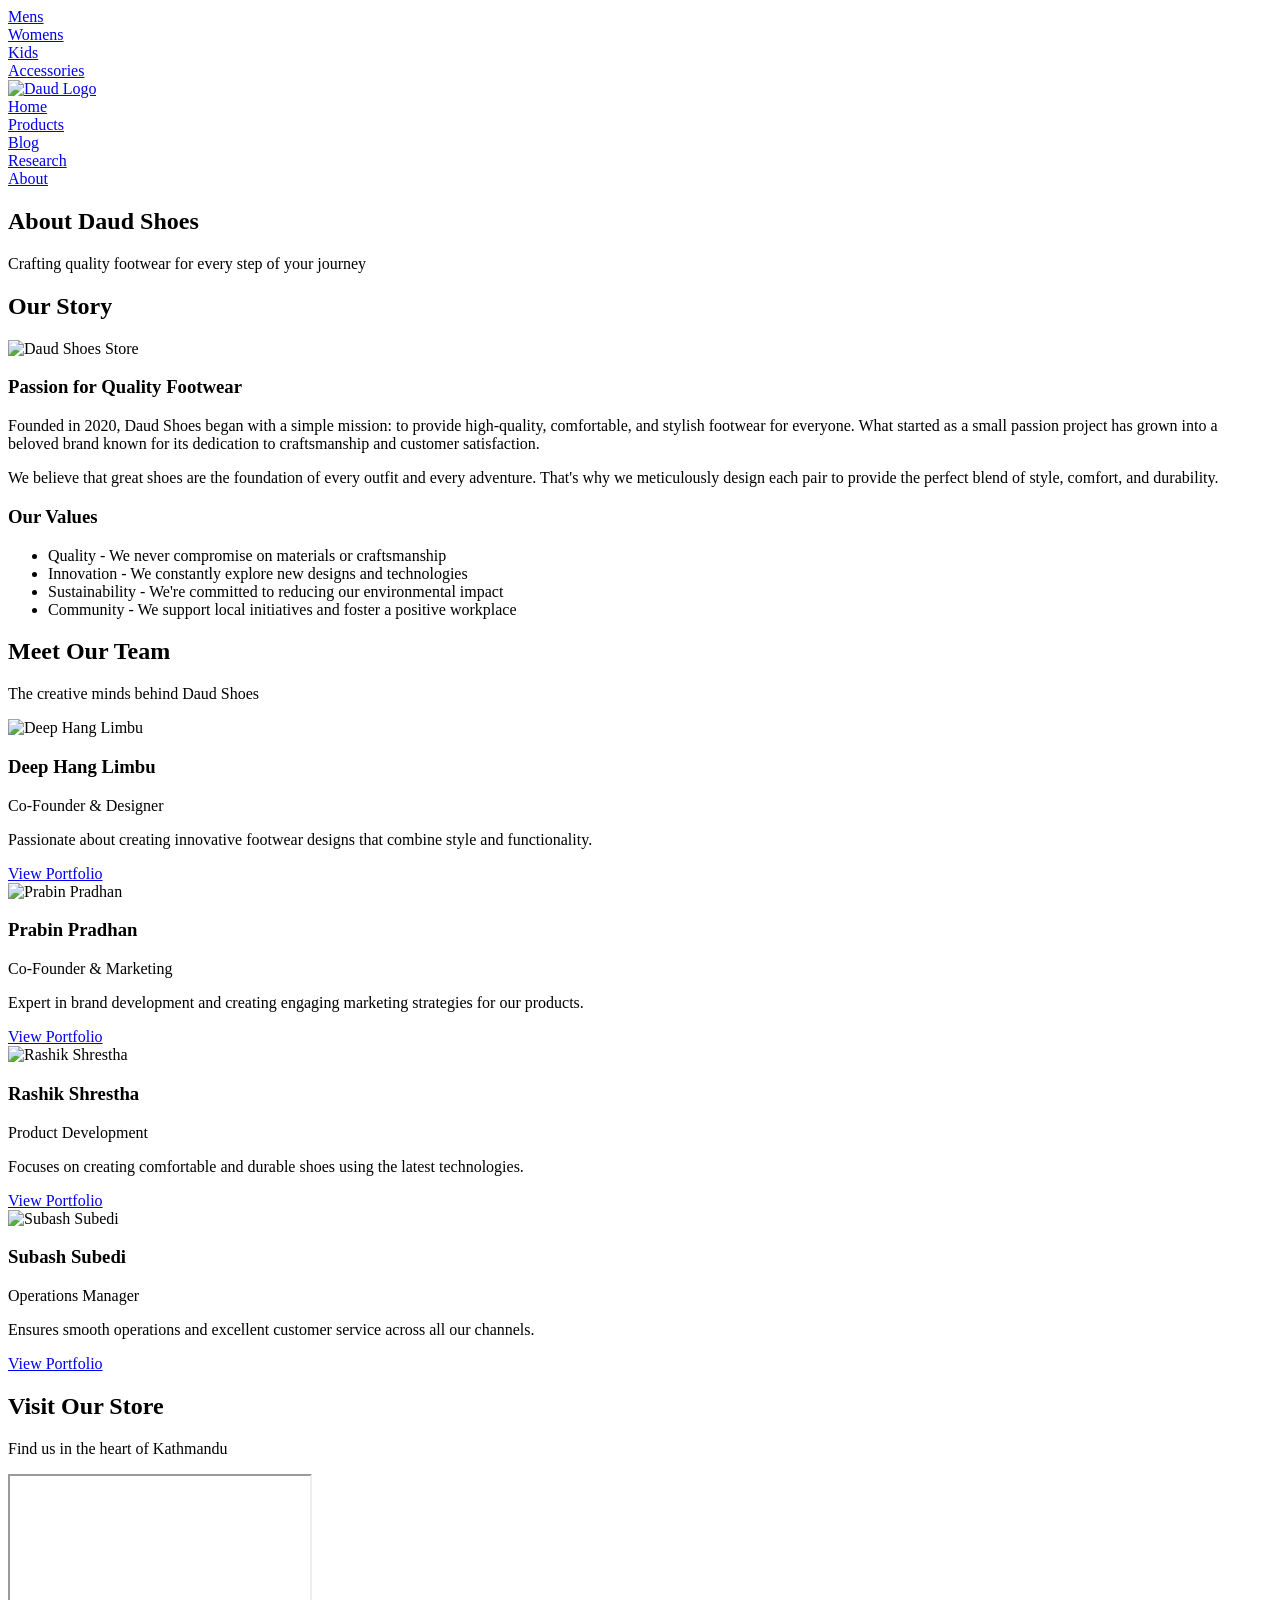
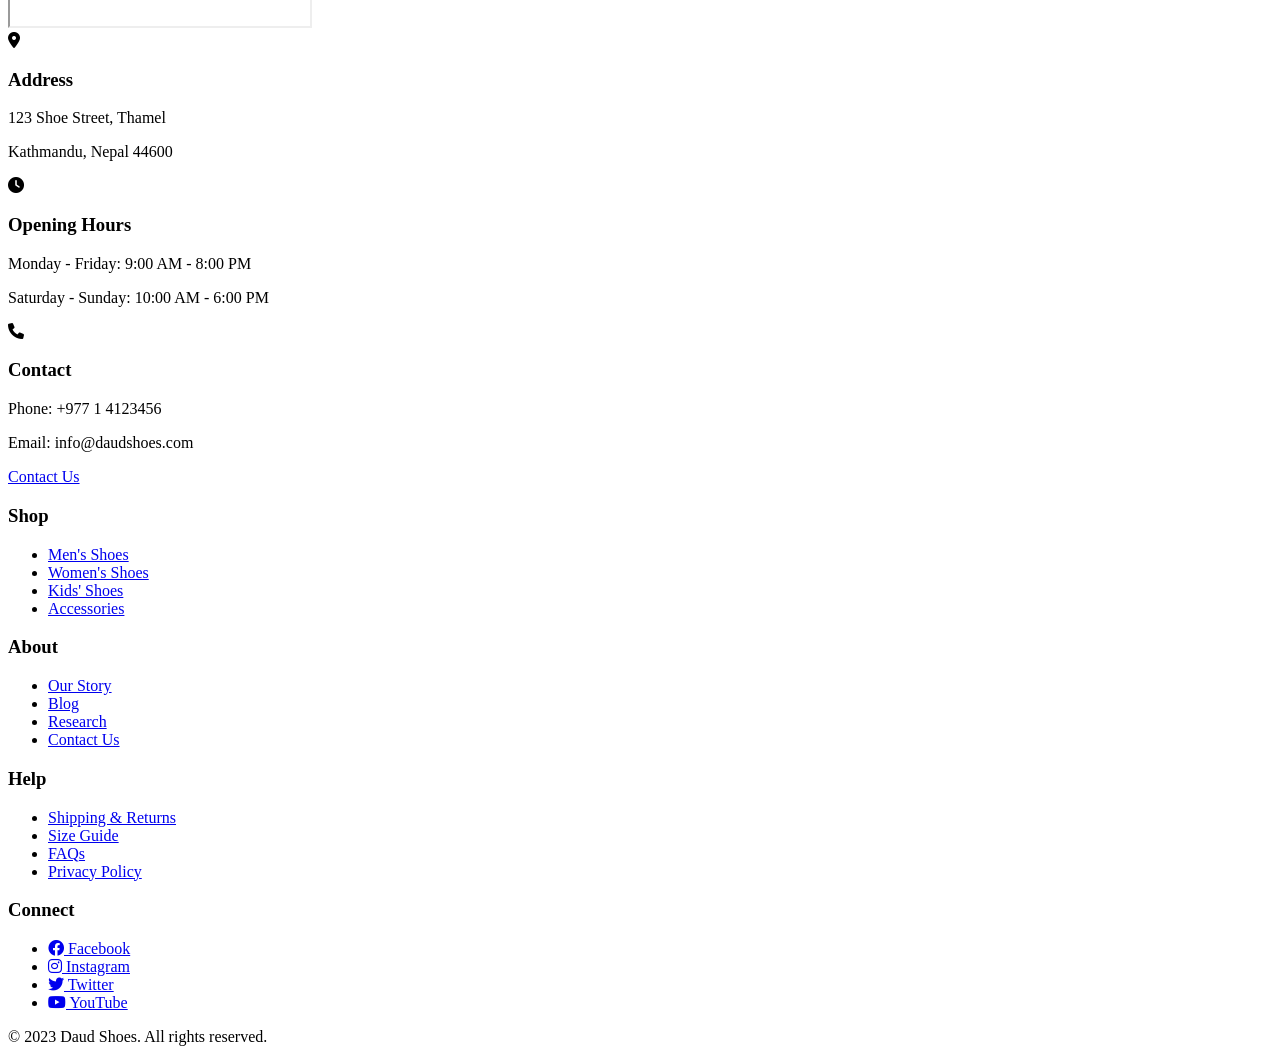
==== about.html @ 09202c18 "Add files via upload" ====
<!DOCTYPE html>
<html lang="en">
    <head>
        <meta charset="UTF-8" />
        <meta name="viewport" content="width=device-width, initial-scale=1.0" />
        <link rel="icon" type="image/x-icon" href="images/favicon.ico">
        <link rel="stylesheet" href="https://fonts.googleapis.com/css?family=Syne">
        <link rel="stylesheet" href="https://fonts.googleapis.com/css?family=Syne"/>
        <link rel="stylesheet" href="https://fonts.googleapis.com/css2?family=Poppins:wght@300;400;500;600;700&display=swap"/>
        <link rel="stylesheet" href="https://cdnjs.cloudflare.com/ajax/libs/font-awesome/6.0.0/css/all.min.css"/>
        <link rel="icon" type="image/x-icon" href="/src/images/favicon.ico" />
        <title>Daud - Shoes for everyone</title>
        <link rel="stylesheet" href="/src/css/about.css"/>
        <meta name="description" content="Learn about Daud Shoes, our story, our team, and our commitment to quality footwear for everyone."/>  
      </head>
      <body>
        <script src="src/js/0.js"></script>
        <div class="header-container">
          <div class="product-category">
            <div>
              <a href="/products.html#mens-shoes">Mens</a>
            </div>
            <div>
              <a href="/products.html#womens-shoes">Womens</a>
            </div>
            <div>
              <a href="/products.html#children-shoes">Kids</a>
            </div>
            <div>
              <a href="src/Final Group Coursework Information System Documentation.pdf">Accessories</a>
            </div>
          </div>
          <div class="header-logo">
            <a href="/index.html">
              <img src="/src/images/daud-logo.png" alt="Daud Logo" style="width: 80px;"/>
              </a>
          </div>
          <div class="navigation-bar">
            <div>
              <a href="/index.html">Home</a>
            </div>
            <div>
              <a href="/products.html">Products</a>
            </div>
            <div>
              <a href="/blog.html">Blog</a>
            </div>
            <div>
              <a href="/research.html">Research</a>
            </div>
            <div>
              <a href="/about.html">About</a>
            </div>
          </div>
        </div>

  <main>
    
    <!-- Hero Section -->
    <section class="about-hero">
      <div class="about-hero-content">
        <h1>About Daud Shoes</h1>
        <p>Crafting quality footwear for every step of your journey</p>
      </div>
    </section>

    <!-- Our Story Section -->
     <section class="our-story">
      <div class="container">
        <div class="section-header">
          <h2>Our Story</h2>
          <div class="section-divider"></div>
        </div>
        <div class="story-content">
          <div class="story-image">
            <img src="/src/images/index-banner.avif" alt="Daud Shoes Store" />
          </div>
          <div class="story-text">
            <h3>Passion for Quality Footwear</h3>
            <p>
              Founded in 2020, Daud Shoes began with a simple mission: to provide high-quality, comfortable, and stylish footwear for
              everyone. What started as a small passion project has grown into a beloved brand known for its dedication to craftsmanship and customer satisfaction.
            </p>
            <p>
              We believe that great shoes are the foundation of every outfit and every adventure. That's why we meticulously design each pair to provide the perfect blend of style, comfort, and durability.
            </p>
            <h3>Our Values</h3>
            <ul class="values-list">
              <li>
                <span>Quality</span> - We never compromise on materials or
                craftsmanship
              </li>
              <li>
                <span>Innovation</span> - We constantly explore new designs
                and technologies
              </li>
              <li>
                <span>Sustainability</span> - We're committed to reducing our
                environmental impact
              </li>
              <li>
                <span>Community</span> - We support local initiatives and
                foster a positive workplace
              </li>
            </ul>
          </div>
        </div>
      </div>
    </section>

    <!-- Team Section -->
     <section class="team-section">
      <div class="container">
        <div class="section-header">
          <h2>Meet Our Team</h2>
          <div class="section-divider"></div>
          <p>The creative minds behind Daud Shoes</p>
        </div>
        <div class="team-grid">
          <div class="team-member">
            <div class="member-image">
              <img src="https://res.cloudinary.com/dzk3ijb9y/image/upload/v1747828332/deep_or5b58.jpg" alt="Deep Hang Limbu" />
            </div>
            <div class="member-info">
              <h3>Deep Hang Limbu</h3>
              <p class="member-role">Co-Founder & Designer</p>
              <p class="member-bio">
                Passionate about creating innovative footwear designs that combine style and functionality.
              </p>
              <a href="Deep Hang Limbu.html" target="_blank" rel="noopener noreferrer" class="portfolio-btn">
                  View Portfolio
              </a>
            </div>
          </div>

          <div class="team-member">
            <div class="member-image">
              <img src="/src/images/portfolio/prabin.jpg" alt="Prabin Pradhan"/>
            </div>
            <div class="member-info">
              <h3>Prabin Pradhan</h3>
              <p class="member-role">Co-Founder & Marketing</p>
              <p class="member-bio">
                Expert in brand development and creating engaging marketing strategies for our products.
              </p>
              <a href="javascript:void(0)" onclick="window.open('prabin.html')" class="portfolio-btn">View Portfolio</a>
            </div>
          </div>

          <div class="team-member">
            <div class="member-image">
              <img
                src="/src/images/portfolio/rashik.jpg"
                alt="Rashik Shrestha"
              />
            </div>
            <div class="member-info">
              <h3>Rashik Shrestha</h3>
              <p class="member-role">Product Development</p>
              <p class="member-bio">
                Focuses on creating comfortable and durable shoes using the latest technologies.
              </p>
              <a href="javascript:void(0)" onclick="window.open('rashik.html')" class="portfolio-btn">View Portfolio</a>
            </div>
          </div>

          <div class="team-member">
            <div class="member-image">
              <img src="/src/images/portfolio/subash.jpg" alt="Subash Subedi"/>
            </div>
            <div class="member-info">
              <h3>Subash Subedi</h3>
              <p class="member-role">Operations Manager</p>
              <p class="member-bio">
                Ensures smooth operations and excellent customer service across all our channels.
              </p>
              <a href="javascript:void(0)" onclick="window.open('src/subashsubedi0.com.np/index.html')" class="portfolio-btn">View Portfolio</a>
            </div>
          </div>
        </div>
      </div>
    </section>

    <!-- Location Section -->
    <section class="location-section">
      <div class="container">
        <div class="section-header">
          <h2>Visit Our Store</h2>
          <div class="section-divider"></div>
          <p>Find us in the heart of Kathmandu</p>
        </div>
        <div class="location-content">
          <div class="map-container">
            <iframe
              src="https://www.google.com/maps/embed?pb=!1m18!1m12!1m3!1d4492959.022973276!2d80.05833200649229!3d28.3948573412854!2m3!1f0!2f0!3f0!3m2!1i1024!2i768!4f13.1!3m3!1m2!1s0x3995ef8d1cfc8d2b%3A0x403c68514d9ac7d8!2sNepal!5e0!3m2!1sen!2snp!4v1714820000000"
              loading="lazy"
              allowfullscreen
            >
            </iframe>
          </div>
          <div class="store-info">
            <div class="info-item">
              <i class="fas fa-map-marker-alt"></i>
              <div>
                <h3>Address</h3>
                <p>123 Shoe Street, Thamel</p>
                <p>Kathmandu, Nepal 44600</p>
              </div>
            </div>
            <div class="info-item">
              <i class="fas fa-clock"></i>
              <div>
                <h3>Opening Hours</h3>
                <p>Monday - Friday: 9:00 AM - 8:00 PM</p>
                <p>Saturday - Sunday: 10:00 AM - 6:00 PM</p>
              </div>
            </div>
            <div class="info-item">
              <i class="fas fa-phone"></i>
              <div>
                <h3>Contact</h3>
                <p>Phone: +977 1 4123456</p>
                <p>Email: info@daudshoes.com</p>
              </div>
            </div>
            <a href="/contact.html" class="contact-btn">Contact Us</a>
          </div>
        </div>
      </div>
    </section>

  </main>

  <!-- Footer Section -->
  <div class="footer">
    <div class="footer-content">
      <div class="footer-section">
        <h3 class="footer-title">Shop</h3>
        <ul class="footer-links">
          <li><a href="/products.html#mens-shoes">Men's Shoes</a></li>
          <li><a href="/products.html#womens-shoes">Women's Shoes</a></li>
          <li><a href="/products.html#children-shoes">Kids' Shoes</a></li>
          <li><a href="src/Final Group Coursework Information System Documentation.pdf">Accessories</a></li>
        </ul>
      </div>
      <div class="footer-section">
        <h3 class="footer-title">About</h3>
        <ul class="footer-links">
          <li><a href="/about.html">Our Story</a></li>
          <li><a href="/blog.html">Blog</a></li>
          <li><a href="/research.html">Research</a></li>
          <li><a href="/contact.html">Contact Us</a></li>
        </ul>
      </div>
      <div class="footer-section">
        <h3 class="footer-title">Help</h3>
        <ul class="footer-links">
          <li><a href="#">Shipping & Returns</a></li>
          <li><a href="#">Size Guide</a></li>
          <li><a href="#">FAQs</a></li>
          <li><a href="#">Privacy Policy</a></li>
        </ul>
      </div>
      <div class="footer-section">
        <h3 class="footer-title">Connect</h3>
        <ul class="footer-links">
          <li><a href="#"><i class="fab fa-facebook"></i> Facebook</a></li>
          <li><a href="#"><i class="fab fa-instagram"></i> Instagram</a></li>
          <li><a href="#"><i class="fab fa-twitter"></i> Twitter</a></li>
          <li><a href="#"><i class="fab fa-youtube"></i> YouTube</a></li>
        </ul>
      </div>
    </div>
    <div class="footer-bottom">
      <p>&copy; 2023 Daud Shoes. All rights reserved.</p>
    </div>
  </div>
</body>
</html>
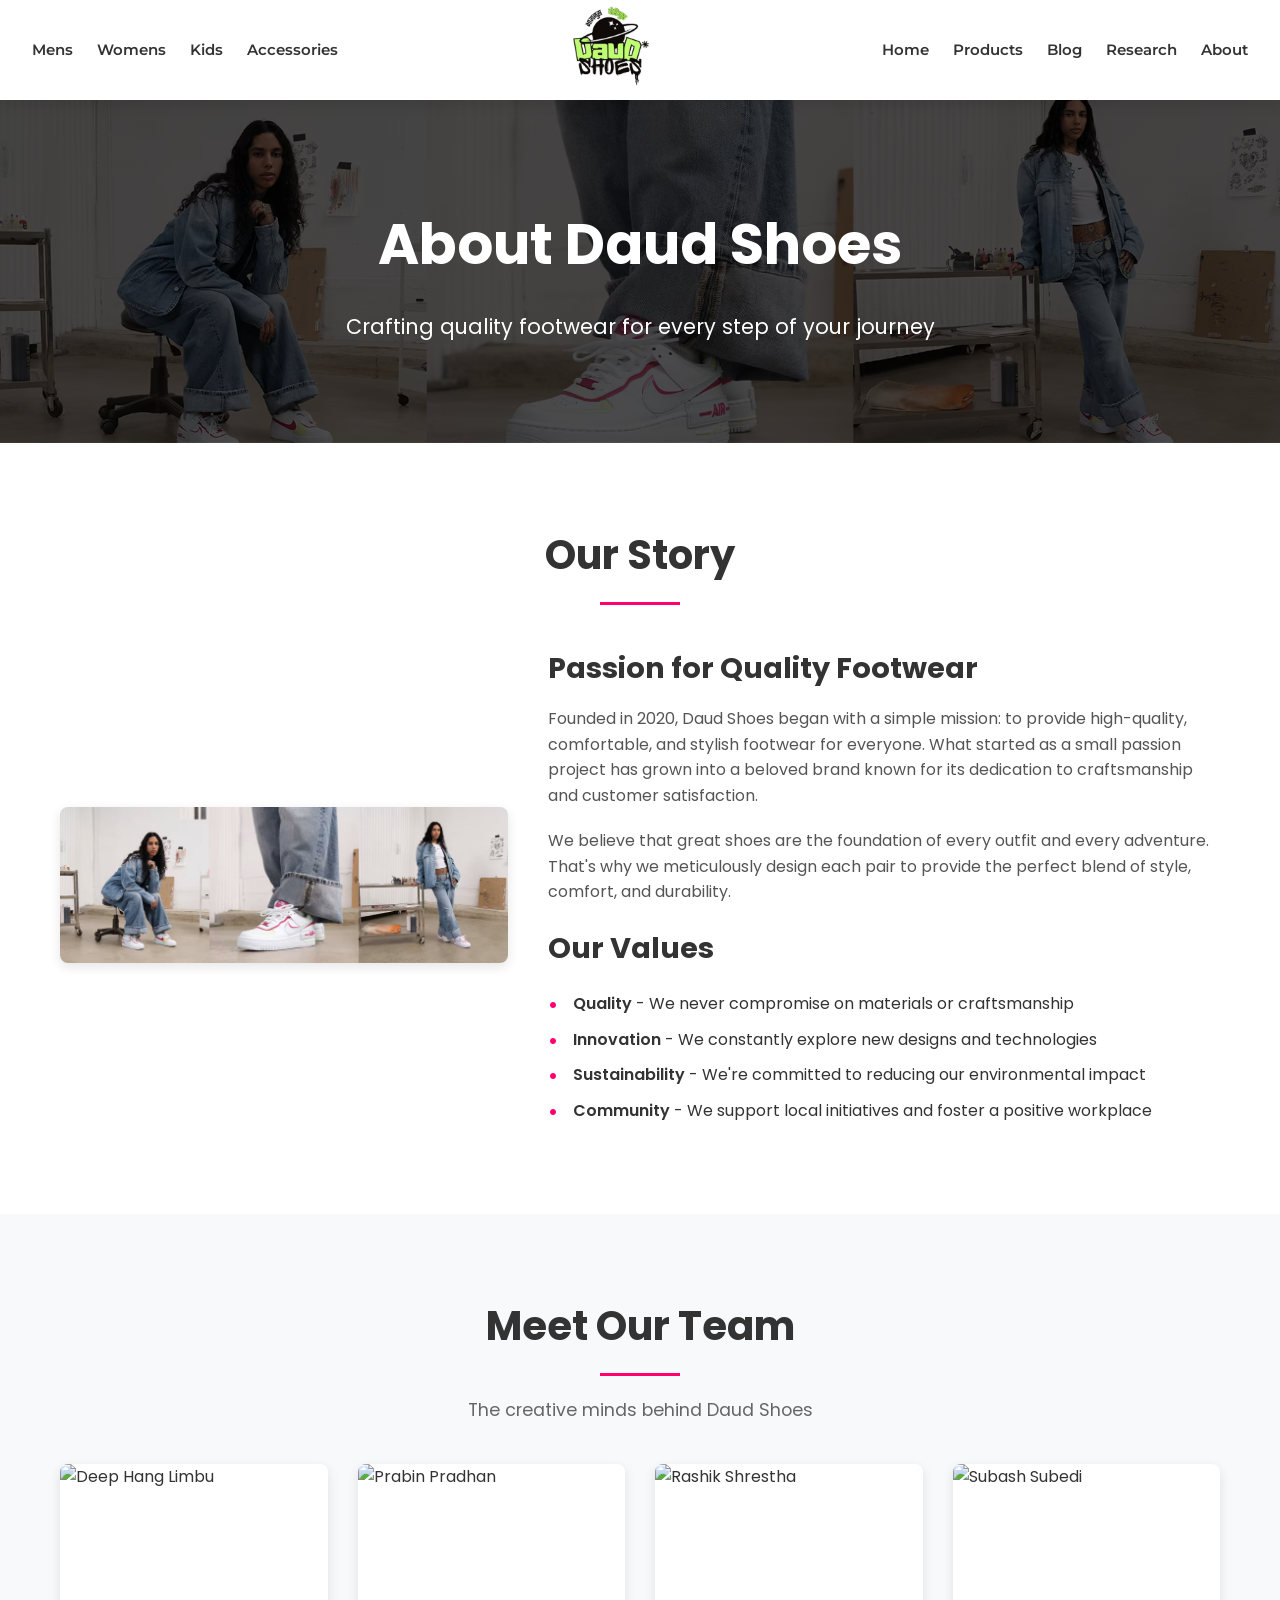
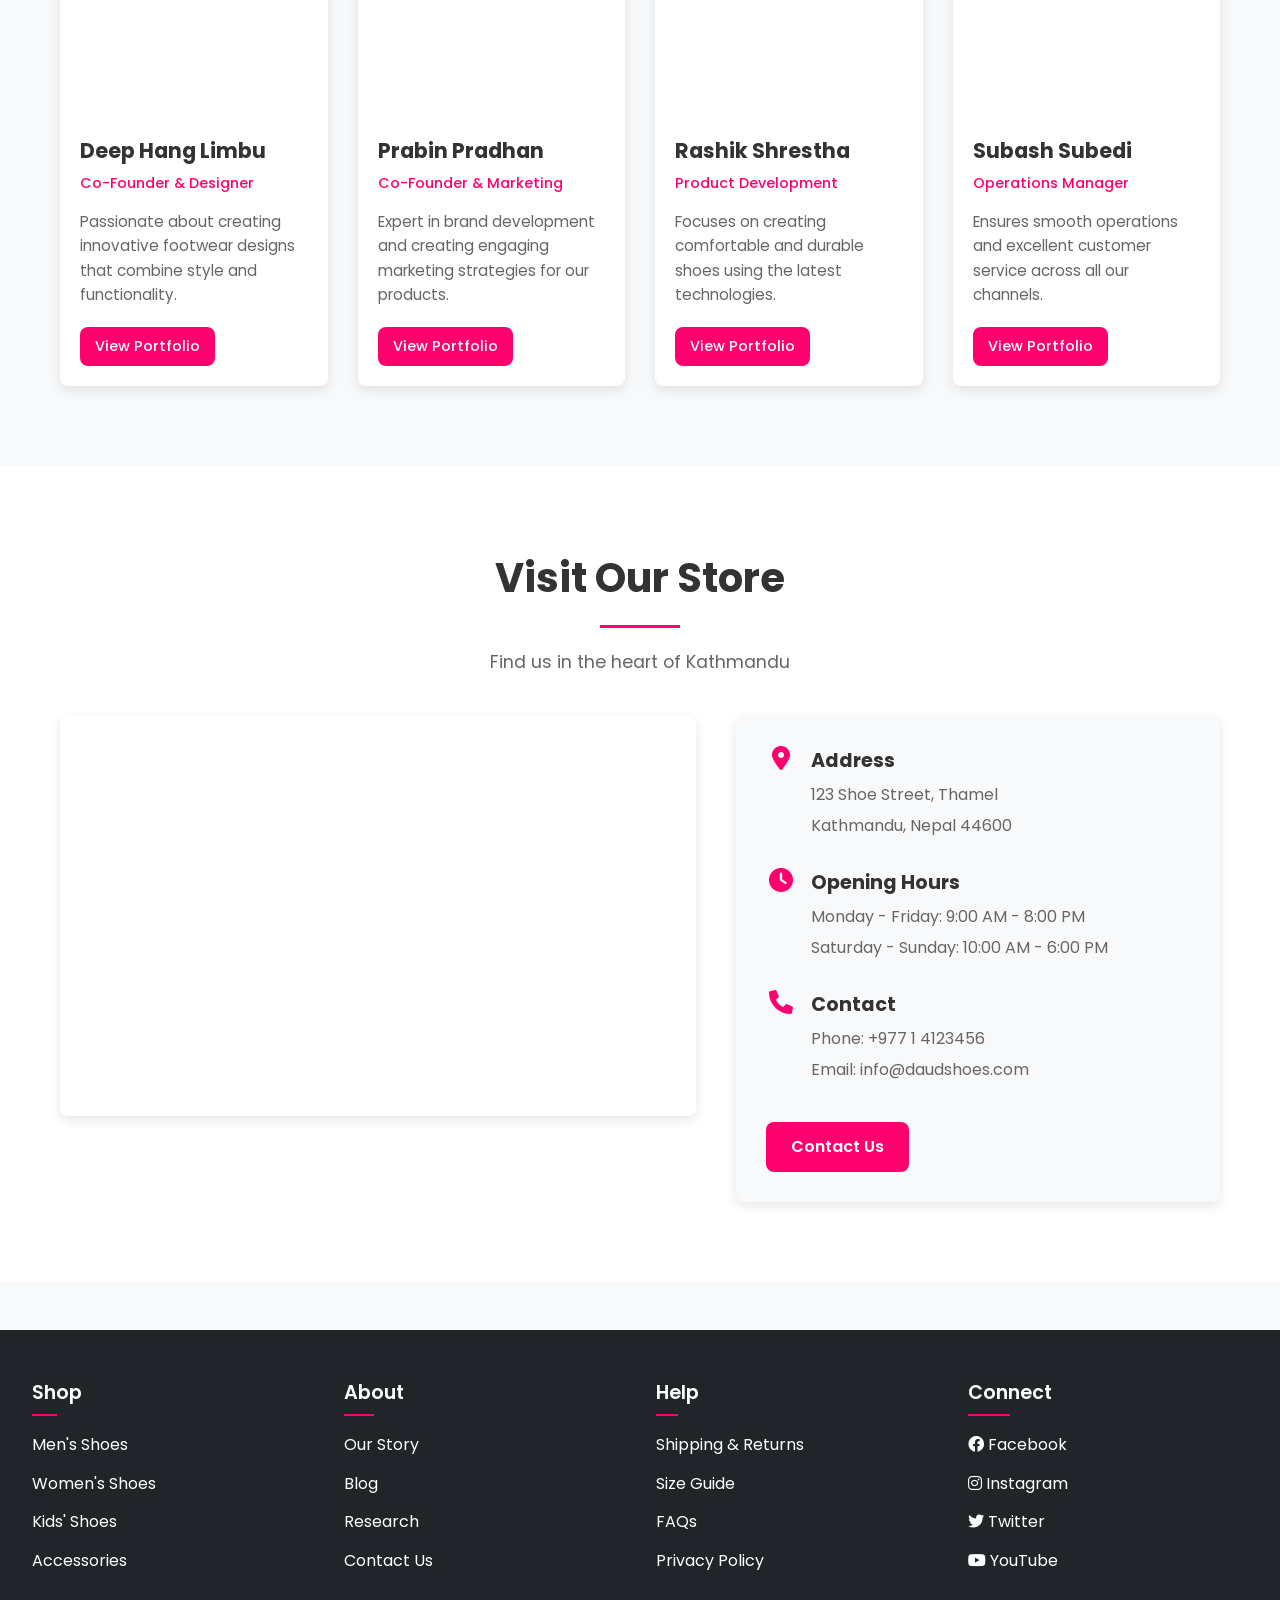
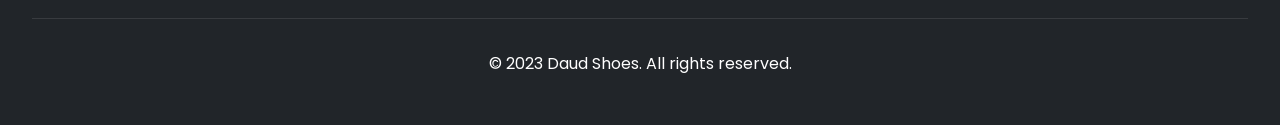
==== commit 2707197d: "Add files via upload" ====
--- a/about.html
+++ b/about.html
@@ -27,7 +27,7 @@
               <a href="/products.html#children-shoes">Kids</a>
             </div>
             <div>
-              <a href="src/Final Group Coursework Information System Documentation.pdf">Accessories</a>
+              <a href="/products.html#accessories">Accessories</a>
             </div>
           </div>
           <div class="header-logo">
@@ -119,7 +119,10 @@
         <div class="team-grid">
           <div class="team-member">
             <div class="member-image">
-              <img src="https://res.cloudinary.com/dzk3ijb9y/image/upload/v1747828332/deep_or5b58.jpg" alt="Deep Hang Limbu" />
+              <img
+                src="/src/images/portfolio/deep.jpg"
+                alt="Deep Hang Limbu"
+              />
             </div>
             <div class="member-info">
               <h3>Deep Hang Limbu</h3>
@@ -240,7 +243,7 @@
           <li><a href="/products.html#mens-shoes">Men's Shoes</a></li>
           <li><a href="/products.html#womens-shoes">Women's Shoes</a></li>
           <li><a href="/products.html#children-shoes">Kids' Shoes</a></li>
-          <li><a href="src/Final Group Coursework Information System Documentation.pdf">Accessories</a></li>
+          <li><a href="/products.html#accessories">Accessories</a></li>
         </ul>
       </div>
       <div class="footer-section">
--- a/src/css/about.css
+++ b/src/css/about.css
@@ -0,0 +1,521 @@
+/* Import Google Fonts */
+@import url("https://fonts.googleapis.com/css2?family=Poppins:wght@300;400;500;600;700&display=swap");
+@import url("https://fonts.googleapis.com/css2?family=Montserrat:wght@400;500;600;700;800&display=swap");
+
+@font-face {
+  font-family: "Syne";
+  src: url(/src/fonts/SyneMono-Regular.ttf);
+}
+
+/* CSS Variables for consistent theming */
+:root {
+  --primary-color: #3a86ff;
+  --secondary-color: #ff006e;
+  --accent-color: #ffbe0b;
+  --text-color: #333333;
+  --light-bg: #f8f9fa;
+  --dark-bg: #212529;
+  --border-radius: 8px;
+  --box-shadow: 0 4px 12px rgba(0, 0, 0, 0.1);
+  --transition: all 0.3s ease;
+}
+
+/* Global Styles */
+* {
+  box-sizing: border-box;
+  margin: 0;
+  padding: 0;
+}
+
+body {
+  background-color: var(--light-bg);
+  font-family: "Poppins", sans-serif;
+  margin: 0;
+  color: var(--text-color);
+  line-height: 1.6;
+}
+
+a {
+  text-decoration: none;
+  color: inherit;
+  transition: var(--transition);
+}
+
+.container {
+  max-width: 1200px;
+  margin: 0 auto;
+  padding: 0 20px;
+}
+
+/* Header Styles */
+.header-container {
+  height: 100px;
+  background-color: white;
+  display: flex;
+  flex-wrap: wrap;
+  flex-direction: row;
+  justify-content: space-between;
+  align-items: center;
+  z-index: 100;
+  padding: 0 2rem;
+  box-shadow: var(--box-shadow);
+  position: sticky;
+  top: 0;
+}
+
+.header-container > div > div > a {
+  margin: auto;
+  text-align: center;
+  font-family: "Montserrat", sans-serif;
+  font-weight: 600;
+  color: var(--text-color);
+  position: relative;
+}
+
+.header-container > div > div > a::after {
+  content: "";
+  position: absolute;
+  width: 0;
+  height: 2px;
+  bottom: -4px;
+  left: 0;
+  background-color: var(--secondary-color);
+  transition: var(--transition);
+}
+
+.header-container > div > div > a:hover::after {
+  width: 100%;
+}
+
+.header-container > div > div > a:hover {
+  color: var(--secondary-color);
+}
+
+.header-container > div > div > a:active {
+  color: var(--secondary-color);
+}
+
+.product-category {
+  display: flex;
+  gap: 1.5rem;
+  align-items: center;
+}
+
+.product-category > div {
+  text-align: center;
+  font-size: 15px;
+  font-weight: 500;
+}
+
+.header-logo {
+  display: flex;
+  align-items: center;
+  justify-content: center;
+}
+
+.header-logo img {
+  transition: var(--transition);
+}
+
+.header-logo img:hover {
+  transform: scale(1.05);
+}
+
+.navigation-bar {
+  display: flex;
+  gap: 1.5rem;
+  align-items: center;
+}
+
+.navigation-bar > div {
+  text-align: center;
+  font-size: 15px;
+  font-weight: 500;
+}
+
+/* Hero Section */
+.about-hero {
+  background: linear-gradient(rgba(0, 0, 0, 0.7), rgba(0, 0, 0, 0.7)),
+    url("/src/images/index-banner.avif");
+  background-size: cover;
+  background-position: center;
+  color: white;
+  padding: 100px 20px;
+  text-align: center;
+}
+
+.about-hero-content {
+  max-width: 800px;
+  margin: 0 auto;
+}
+
+.about-hero h1 {
+  font-size: 3.5rem;
+  margin-bottom: 20px;
+  font-weight: 700;
+}
+
+.about-hero p {
+  font-size: 1.3rem;
+  max-width: 600px;
+  margin: 0 auto;
+}
+
+/* Section Header */
+.section-header {
+  text-align: center;
+  margin-bottom: 40px;
+}
+
+.section-header h2 {
+  font-size: 2.5rem;
+  font-weight: 700;
+  color: var(--text-color);
+  margin-bottom: 15px;
+}
+
+.section-header p {
+  font-size: 1.1rem;
+  color: #666;
+  max-width: 700px;
+  margin: 0 auto;
+}
+
+.section-divider {
+  width: 80px;
+  height: 3px;
+  background-color: var(--secondary-color);
+  margin: 0 auto 20px;
+}
+
+/* Our Story Section */
+.our-story {
+  padding: 80px 0;
+  background-color: white;
+}
+
+.story-content {
+  display: flex;
+  flex-wrap: wrap;
+  gap: 40px;
+  align-items: center;
+}
+
+.story-image {
+  flex: 1;
+  min-width: 300px;
+}
+
+.story-image img {
+  width: 100%;
+  border-radius: var(--border-radius);
+  box-shadow: var(--box-shadow);
+}
+
+.story-text {
+  flex: 1.5;
+  min-width: 300px;
+}
+
+.story-text h3 {
+  font-size: 1.8rem;
+  margin-bottom: 15px;
+  color: var(--text-color);
+}
+
+.story-text p {
+  margin-bottom: 20px;
+  color: #555;
+}
+
+.values-list {
+  list-style: none;
+  margin-top: 20px;
+}
+
+.values-list li {
+  margin-bottom: 10px;
+  padding-left: 25px;
+  position: relative;
+}
+
+.values-list li::before {
+  content: "•";
+  color: var(--secondary-color);
+  font-size: 1.5rem;
+  position: absolute;
+  left: 0;
+  top: -5px;
+}
+
+.values-list span {
+  font-weight: 600;
+  color: var(--text-color);
+}
+
+/* Team Section */
+.team-section {
+  padding: 80px 0;
+  background-color: var(--light-bg);
+}
+
+.team-grid {
+  display: grid;
+  grid-template-columns: repeat(auto-fit, minmax(250px, 1fr));
+  gap: 30px;
+}
+
+.team-member {
+  background-color: white;
+  border-radius: var(--border-radius);
+  overflow: hidden;
+  box-shadow: var(--box-shadow);
+  transition: var(--transition);
+}
+
+.team-member:hover {
+  transform: translateY(-5px);
+  box-shadow: 0 8px 20px rgba(0, 0, 0, 0.15);
+}
+
+.member-image {
+  height: 250px;
+  overflow: hidden;
+}
+
+.member-image img {
+  width: 100%;
+  height: 100%;
+  object-fit: cover;
+  transition: var(--transition);
+}
+
+.team-member:hover .member-image img {
+  transform: scale(1.05);
+}
+
+.member-info {
+  padding: 20px;
+}
+
+.member-info h3 {
+  font-size: 1.3rem;
+  margin-bottom: 5px;
+  color: var(--text-color);
+}
+
+.member-role {
+  color: var(--secondary-color);
+  font-weight: 500;
+  margin-bottom: 15px;
+  font-size: 0.9rem;
+}
+
+.member-bio {
+  color: #666;
+  margin-bottom: 20px;
+  font-size: 0.95rem;
+}
+
+.portfolio-btn {
+  display: inline-block;
+  padding: 8px 15px;
+  background-color: var(--secondary-color);
+  color: white;
+  border-radius: var(--border-radius);
+  font-size: 0.9rem;
+  font-weight: 500;
+  transition: var(--transition);
+}
+
+.portfolio-btn:hover {
+  background-color: #e5006c;
+  transform: translateY(-2px);
+}
+
+/* Location Section */
+.location-section {
+  padding: 80px 0;
+  background-color: white;
+}
+
+.location-content {
+  display: flex;
+  flex-wrap: wrap;
+  gap: 40px;
+}
+
+.map-container {
+  flex: 1.5;
+  min-width: 300px;
+  height: 400px;
+  border-radius: var(--border-radius);
+  overflow: hidden;
+  box-shadow: var(--box-shadow);
+}
+
+.map-container iframe {
+  width: 100%;
+  height: 100%;
+  border: none;
+}
+
+.store-info {
+  flex: 1;
+  min-width: 300px;
+  background-color: var(--light-bg);
+  padding: 30px;
+  border-radius: var(--border-radius);
+  box-shadow: var(--box-shadow);
+}
+
+.info-item {
+  display: flex;
+  margin-bottom: 25px;
+  align-items: flex-start;
+}
+
+.info-item i {
+  font-size: 1.5rem;
+  color: var(--secondary-color);
+  margin-right: 15px;
+  min-width: 30px;
+  text-align: center;
+}
+
+.info-item h3 {
+  font-size: 1.2rem;
+  margin-bottom: 5px;
+  color: var(--text-color);
+}
+
+.info-item p {
+  color: #666;
+  margin-bottom: 5px;
+}
+
+.contact-btn {
+  display: inline-block;
+  padding: 12px 25px;
+  background-color: var(--secondary-color);
+  color: white;
+  border-radius: var(--border-radius);
+  font-weight: 600;
+  margin-top: 10px;
+  transition: var(--transition);
+}
+
+.contact-btn:hover {
+  background-color: #e5006c;
+  transform: translateY(-2px);
+}
+
+/* Footer */
+.footer {
+  background-color: var(--dark-bg);
+  color: white;
+  padding: 3rem 2rem;
+  margin-top: 3rem;
+}
+
+.footer-content {
+  display: flex;
+  justify-content: space-between;
+  flex-wrap: wrap;
+  gap: 2rem;
+}
+
+.footer-section {
+  flex: 1;
+  min-width: 200px;
+}
+
+.footer-title {
+  font-size: 1.2rem;
+  font-weight: 600;
+  margin-bottom: 1.5rem;
+  position: relative;
+  display: inline-block;
+}
+
+.footer-title::after {
+  content: "";
+  position: absolute;
+  width: 50%;
+  height: 2px;
+  bottom: -8px;
+  left: 0;
+  background-color: var(--secondary-color);
+}
+
+.footer-links {
+  list-style: none;
+}
+
+.footer-links li {
+  margin-bottom: 0.8rem;
+}
+
+.footer-links a:hover {
+  color: var(--accent-color);
+  padding-left: 5px;
+}
+
+.footer-bottom {
+  text-align: center;
+  padding-top: 2rem;
+  margin-top: 2rem;
+  border-top: 1px solid rgba(255, 255, 255, 0.1);
+}
+
+/* Responsive Styles */
+@media (max-width: 768px) {
+  .about-hero h1 {
+    font-size: 2.5rem;
+  }
+
+  .about-hero p {
+    font-size: 1.1rem;
+  }
+
+  .section-header h2 {
+    font-size: 2rem;
+  }
+
+  .story-content,
+  .location-content {
+    flex-direction: column;
+  }
+
+  .story-image {
+    order: -1;
+  }
+
+  .team-grid {
+    grid-template-columns: repeat(auto-fit, minmax(220px, 1fr));
+  }
+}
+
+@media (max-width: 480px) {
+  .about-hero h1 {
+    font-size: 2rem;
+  }
+
+  .about-hero {
+    padding: 60px 15px;
+  }
+
+  .section-header h2 {
+    font-size: 1.8rem;
+  }
+
+  .our-story,
+  .team-section,
+  .location-section {
+    padding: 50px 0;
+  }
+
+  .team-grid {
+    grid-template-columns: 1fr;
+  }
+}
